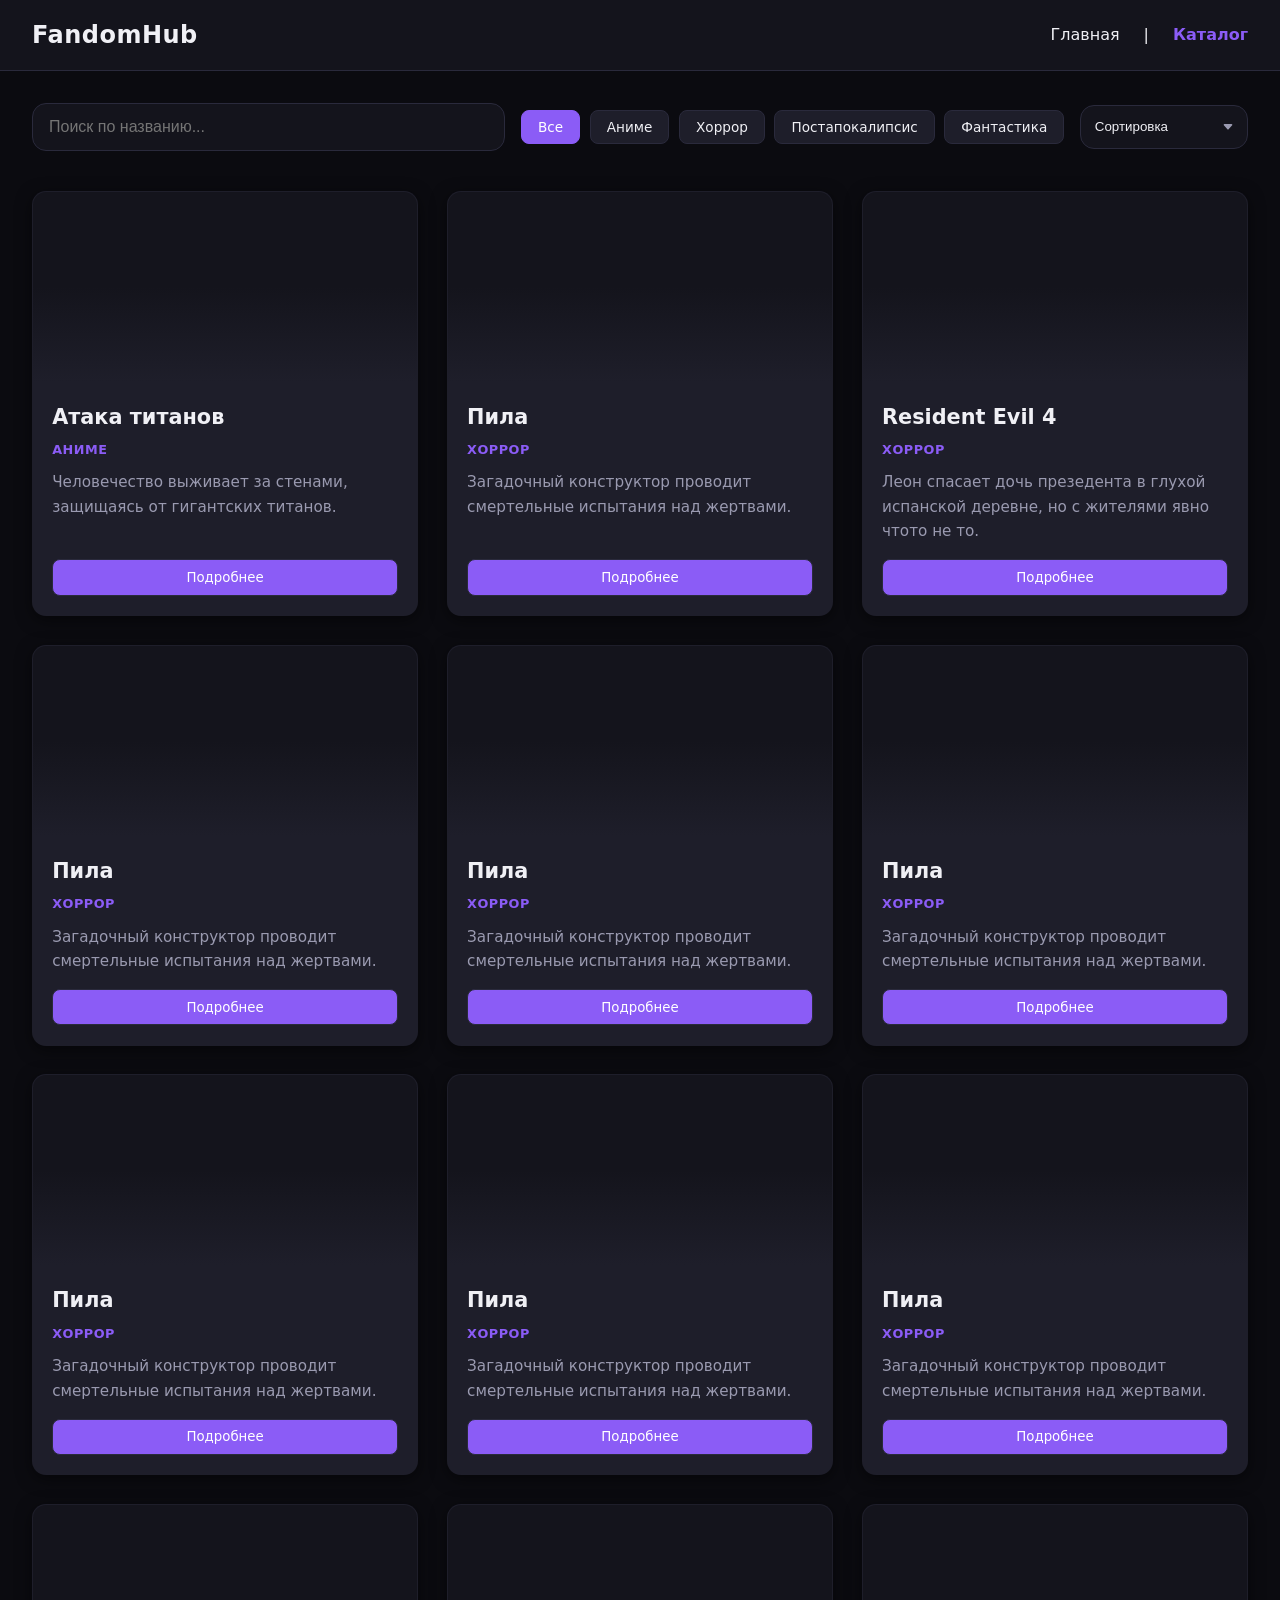
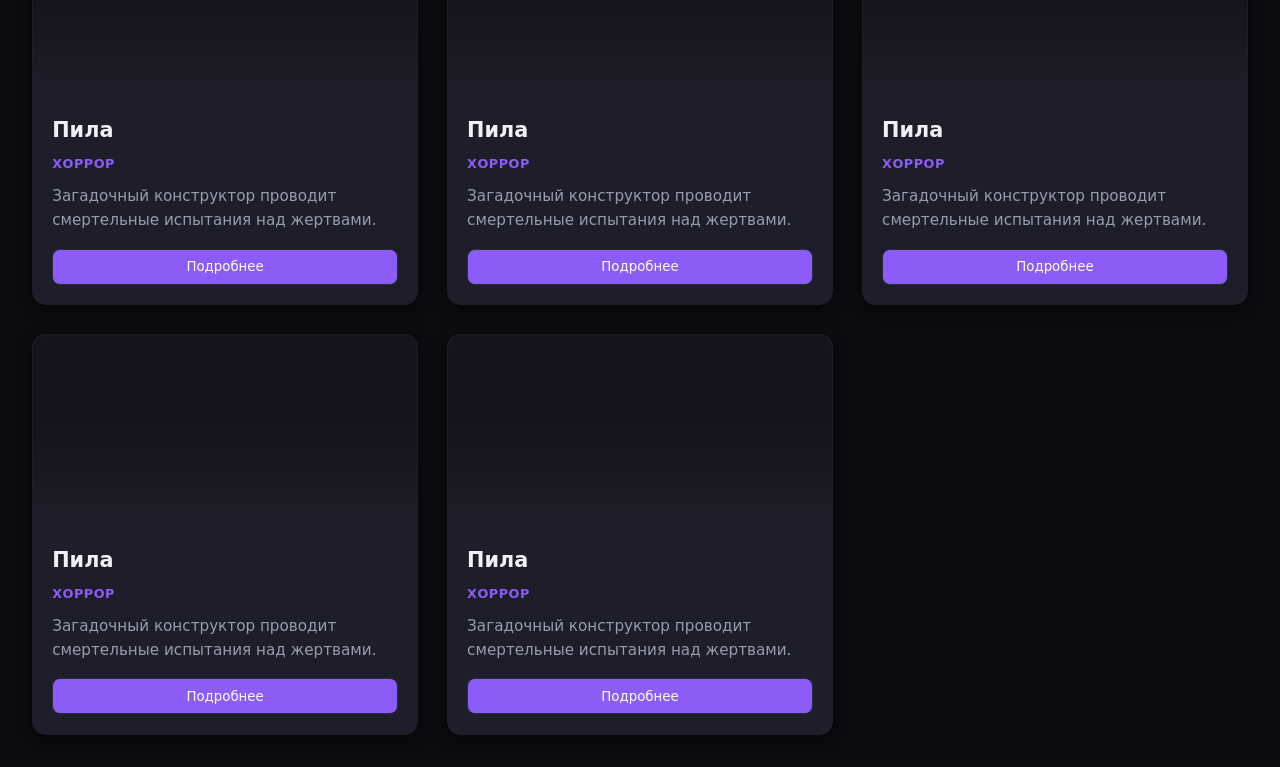
==== main/catalog.html @ 752543ac "Add files via upload" ====
<!DOCTYPE html>
<html lang="ru">
<head>
  <meta charset="UTF-8">
  <meta name="viewport" content="width=device-width, initial-scale=1.0">
  <title>FandomHub – Каталог</title>
  <link rel="stylesheet" href="css/main.css">
  <link rel="stylesheet" href="css/catalog.css">
  <link rel="stylesheet" href="css/responsive.css">
</head>
<body>
  <header class="site-header">
    <h1><a href="index.html">FandomHub</a></h1>
    <nav><a href="index.html">Главная</a> | <a href="catalog.html" class="active">Каталог</a></nav>
  </header>

  <main class="catalog-page">
    <section class="controls">
      <input type="text" id="search-input" placeholder="Поиск по названию...">
      
      <div class="filters" id="filter-buttons">
        <button data-category="all" class="active">Все</button>
        <button data-category="Аниме">Аниме</button>
        <button data-category="Хоррор">Хоррор</button>
        <button data-category="Постапокалипсис">Постапокалипсис</button>
        <button data-category="Фантастика">Фантастика</button>
      </div>

      <select id="sort-select">
        <option value="default">Сортировка</option>
        <option value="name-asc">По названию (А-Я)</option>
      </select>
    </section>

    <div id="catalog-grid" class="card-grid">
      <!-- Карточки будут добавлены через JS -->
    </div>
    <p id="no-results" class="hidden">Ничего не найдено</p>
  </main>

  <!-- Модальное окно подробной информации -->
  <div id="detail-modal" class="modal hidden">
    <div class="modal-content">
      <button class="close-modal" aria-label="Закрыть">&times;</button>
      <img id="modal-img" src="" alt="">
      <h2 id="modal-title"></h2>
      <p class="modal-meta"><span id="modal-category"></span> • <span id="modal-genre"></span></p>
      <p id="modal-desc"></p>
    </div>
  </div>

  <script src="js/data.js"></script>
  <script src="js/app.js"></script>
</body>
</html>
---- main/css/main.css ----
:root {
  --bg-primary: #0b0b10;
  --bg-secondary: #14141c;
  --bg-card: #1e1e2a;
  --text-primary: #f0f0f5;
  --text-secondary: #9a9ab0;
  --accent: #8b5cf6; /* Фиолетовый неон */
  --accent-hover: #7c3aed;
  --border: #2a2a3c;
  --shadow: 0 4px 16px rgba(0, 0, 0, 0.5);
  --radius: 14px;
  --font: 'Inter', system-ui, -apple-system, sans-serif;
  --transition: 0.25s cubic-bezier(0.4, 0, 0.2, 1);
}

* { box-sizing: border-box; margin: 0; padding: 0; }
html { scroll-behavior: smooth; }

body {
  font-family: var(--font);
  background-color: var(--bg-primary);
  color: var(--text-primary);
  line-height: 1.6;
  min-height: 100vh;
  display: flex;
  flex-direction: column;
}

a { color: inherit; text-decoration: none; transition: color var(--transition); }
a:hover { color: var(--accent); }

/* Header */
header.site-header {
  background: var(--bg-secondary);
  padding: 1rem 2rem;
  display: flex;
  justify-content: space-between;
  align-items: center;
  border-bottom: 1px solid var(--border);
  position: sticky;
  top: 0;
  z-index: 100;
  backdrop-filter: blur(10px);
}
header h1 { font-size: 1.5rem; font-weight: 800; letter-spacing: 0.5px; }
header nav { display: flex; gap: 1.5rem; }
header nav a.active { color: var(--accent); font-weight: 600; }

/* Main & Footer */
main { flex: 1; padding: 2rem; max-width: 1400px; margin: 0 auto; width: 100%; }
.hidden { display: none !important; }

footer {
  background: var(--bg-secondary);
  padding: 1.5rem;
  text-align: center;
  color: var(--text-secondary);
  border-top: 1px solid var(--border);
  margin-top: auto;
  font-size: 0.9rem;
}

/* Buttons */
button {
  cursor: pointer;
  font-family: var(--font);
  border: 1px solid var(--border);
  border-radius: 8px;
  padding: 0.6rem 1.2rem;
  background: var(--bg-card);
  color: var(--text-primary);
  transition: all var(--transition);
}
button:hover { background: var(--border); transform: translateY(-1px); }
button.active { background: var(--accent); color: white; border-color: var(--accent); }

/* Home Page Styles */
.hero {
  text-align: center;
  padding: 4rem 1rem;
  margin-bottom: 3rem;
}
.hero h1 { font-size: 3rem; margin-bottom: 1rem; background: linear-gradient(135deg, var(--text-primary), var(--accent)); -webkit-background-clip: text; -webkit-text-fill-color: transparent; }
.hero p { color: var(--text-secondary); font-size: 1.2rem; max-width: 700px; margin: 0 auto 2rem; }
.btn-hero {
  display: inline-block;
  background: var(--accent);
  color: white;
  padding: 0.9rem 2rem;
  border-radius: 50px;
  font-weight: 600;
  font-size: 1rem;
  box-shadow: 0 4px 12px rgba(139, 92, 246, 0.4);
}
.btn-hero:hover { background: var(--accent-hover); transform: scale(1.05); box-shadow: 0 6px 20px rgba(139, 92, 246, 0.6); }

.features {
  display: grid;
  grid-template-columns: repeat(auto-fit, minmax(250px, 1fr));
  gap: 1.5rem;
}
.feature-card {
  background: var(--bg-card);
  padding: 1.5rem;
  border-radius: var(--radius);
  border: 1px solid var(--border);
  text-align: center;
  transition: transform var(--transition);
}
.feature-card:hover { transform: translateY(-4px); border-color: var(--accent); }
.feature-card h3 { margin: 0.5rem 0; font-size: 1.1rem; }
.feature-card p { color: var(--text-secondary); font-size: 0.95rem; }
/* Фоновый декор для главной страницы */
.hero {
  position: relative;
  overflow: hidden;
}
.hero::before {
  content: '';
  position: absolute;
  top: -50%; left: -50%;
  width: 200%; height: 200%;
  background: radial-gradient(circle at center, rgba(139, 92, 246, 0.15) 0%, transparent 60%);
  animation: pulse 8s ease-in-out infinite alternate;
  z-index: -1;
  pointer-events: none;
}
@keyframes pulse {
  0% { transform: scale(0.95); opacity: 0.7; }
  100% { transform: scale(1.05); opacity: 1; }
}

.feature-card {
  position: relative;
}
.feature-card::after {
  content: '';
  position: absolute;
  inset: 0;
  border-radius: var(--radius);
  border: 1px solid transparent;
  background: linear-gradient(135deg, var(--accent) 0%, transparent 50%) border-box;
  -webkit-mask: linear-gradient(#fff 0 0) padding-box, linear-gradient(#fff 0 0);
  -webkit-mask-composite: xor;
  mask-composite: exclude;
  opacity: 0;
  transition: opacity var(--transition);
}
.feature-card:hover::after { opacity: 1; }
---- main/css/catalog.css ----
/* Controls */
.controls {
  display: flex;
  flex-wrap: wrap;
  gap: 1rem;
  margin-bottom: 2.5rem;
  align-items: center;
}
#search-input {
  flex: 1;
  min-width: 260px;
  padding: 0.85rem 1rem;
  border-radius: var(--radius);
  border: 1px solid var(--border);
  background: var(--bg-secondary);
  color: var(--text-primary);
  font-size: 1rem;
  outline: none;
  transition: border-color var(--transition), box-shadow var(--transition);
}
#search-input:focus { border-color: var(--accent); box-shadow: 0 0 0 3px rgba(139, 92, 246, 0.25); }

.filters { display: flex; gap: 0.6rem; flex-wrap: wrap; }
.filters button { font-size: 0.85rem; padding: 0.5rem 1rem; }

#sort-select {
  padding: 0.85rem;
  border-radius: var(--radius);
  background: var(--bg-secondary);
  color: var(--text-primary);
  border: 1px solid var(--border);
  cursor: pointer;
  appearance: none;
  background-image: url("data:image/svg+xml,%3Csvg xmlns='http://www.w3.org/2000/svg' width='16' height='16' fill='%239a9ab0' viewBox='0 0 16 16'%3E%3Cpath d='M7.247 11.14 2.451 5.658C1.885 5.013 2.345 4 3.204 4h9.592a1 1 0 0 1 .753 1.659l-4.796 5.48a1 1 0 0 1-1.506 0z'/%3E%3C/svg%3E");
  background-repeat: no-repeat;
  background-position: right 0.8rem center;
  background-size: 12px;
  padding-right: 2.2rem;
}

/* Grid & Cards */
.card-grid {
  display: grid;
  grid-template-columns: repeat(auto-fill, minmax(290px, 1fr));
  gap: 1.8rem;
}
.card {
  background: var(--bg-card);
  border-radius: var(--radius);
  overflow: hidden;
  box-shadow: var(--shadow);
  transition: transform var(--transition), box-shadow var(--transition);
  display: flex;
  flex-direction: column;
  border: 1px solid transparent;
}
.card:hover { transform: translateY(-6px); box-shadow: 0 16px 32px rgba(0,0,0,0.6); border-color: var(--border); }

.card-img {
  height: 190px;
  background-size: cover;
  background-position: center;
  background-color: var(--bg-secondary);
  position: relative;
}
.card-img::after {
  content: ''; position: absolute; bottom: 0; left: 0; right: 0; height: 50%;
  background: linear-gradient(to top, var(--bg-card), transparent);
}

.card-body { padding: 1.2rem; flex: 1; display: flex; flex-direction: column; }
.card-body h3 { font-size: 1.3rem; margin-bottom: 0.4rem; }
.card-category { color: var(--accent); font-size: 0.8rem; font-weight: 700; text-transform: uppercase; letter-spacing: 0.5px; margin-bottom: 0.6rem; }
.card-short { color: var(--text-secondary); font-size: 0.95rem; margin-bottom: 1rem; flex: 1; display: -webkit-box; -webkit-line-clamp: 3; -webkit-box-orient: vertical; overflow: hidden; }
.btn-details { background: var(--accent); color: white; width: 100%; margin-top: auto; font-weight: 500; }
.btn-details:hover { background: var(--accent-hover); }

#no-results { text-align: center; color: var(--text-secondary); padding: 3rem; font-size: 1.1rem; background: var(--bg-card); border-radius: var(--radius); border: 1px dashed var(--border); }

/* Modal */
.modal {
  position: fixed; top: 0; left: 0; width: 100%; height: 100%;
  background: rgba(0,0,0,0.8);
  display: flex; justify-content: center; align-items: center;
  z-index: 1000; padding: 1rem;
  backdrop-filter: blur(6px);
  opacity: 1; transition: opacity var(--transition);
}
.modal.hidden { opacity: 0; pointer-events: none; }
.modal-content {
  background: var(--bg-secondary);
  border-radius: var(--radius);
  max-width: 650px; width: 100%;
  padding: 2rem; position: relative;
  box-shadow: 0 20px 50px rgba(0,0,0,0.7);
  transform: scale(0.95) translateY(20px); transition: transform 0.3s ease;
  max-height: 90vh; overflow-y: auto;
  border: 1px solid var(--border);
}
.modal:not(.hidden) .modal-content { transform: scale(1) translateY(0); }
.close-modal {
  position: absolute; top: 1rem; right: 1rem;
  background: transparent; border: none; font-size: 2rem; color: var(--text-secondary); cursor: pointer; padding: 0.2rem; line-height: 1;
}
.close-modal:hover { color: var(--accent); transform: rotate(90deg); }
.modal-content img { width: 100%; height: 260px; object-fit: cover; border-radius: 10px; margin-bottom: 1.5rem; background: var(--bg-card); box-shadow: 0 4px 12px rgba(0,0,0,0.4); }
.modal-content h2 { font-size: 1.8rem; margin-bottom: 0.5rem; }
.modal-meta { color: var(--text-secondary); margin-bottom: 1.5rem; font-size: 0.95rem; display: flex; gap: 0.5rem; flex-wrap: wrap; }
.modal-meta span:first-child { color: var(--accent); font-weight: 700; text-transform: uppercase; }
.modal-desc { line-height: 1.7; color: #d1d1db; }
---- main/css/responsive.css ----
@media (max-width: 768px) {
  header.site-header { flex-direction: column; gap: 0.8rem; padding: 1rem; }
  main { padding: 1rem; }
  .controls { flex-direction: column; align-items: stretch; }
  #search-input, #sort-select { width: 100%; }
  .filters { justify-content: center; }
  .card-grid { grid-template-columns: repeat(auto-fill, minmax(240px, 1fr)); gap: 1.2rem; }
  .modal-content { padding: 1.5rem; margin: 0.5rem; }
  .modal-content img { height: 200px; }
  .hero h1 { font-size: 2.2rem; }
}

@media (max-width: 480px) {
  header h1 { font-size: 1.4rem; }
  .card-grid { grid-template-columns: 1fr; }
  .card-img { height: 160px; }
  .filters button { flex: 1; min-width: 0; padding: 0.5rem; }
  .hero { padding: 2.5rem 0.5rem; }
  .btn-hero { width: 100%; text-align: center; }
}
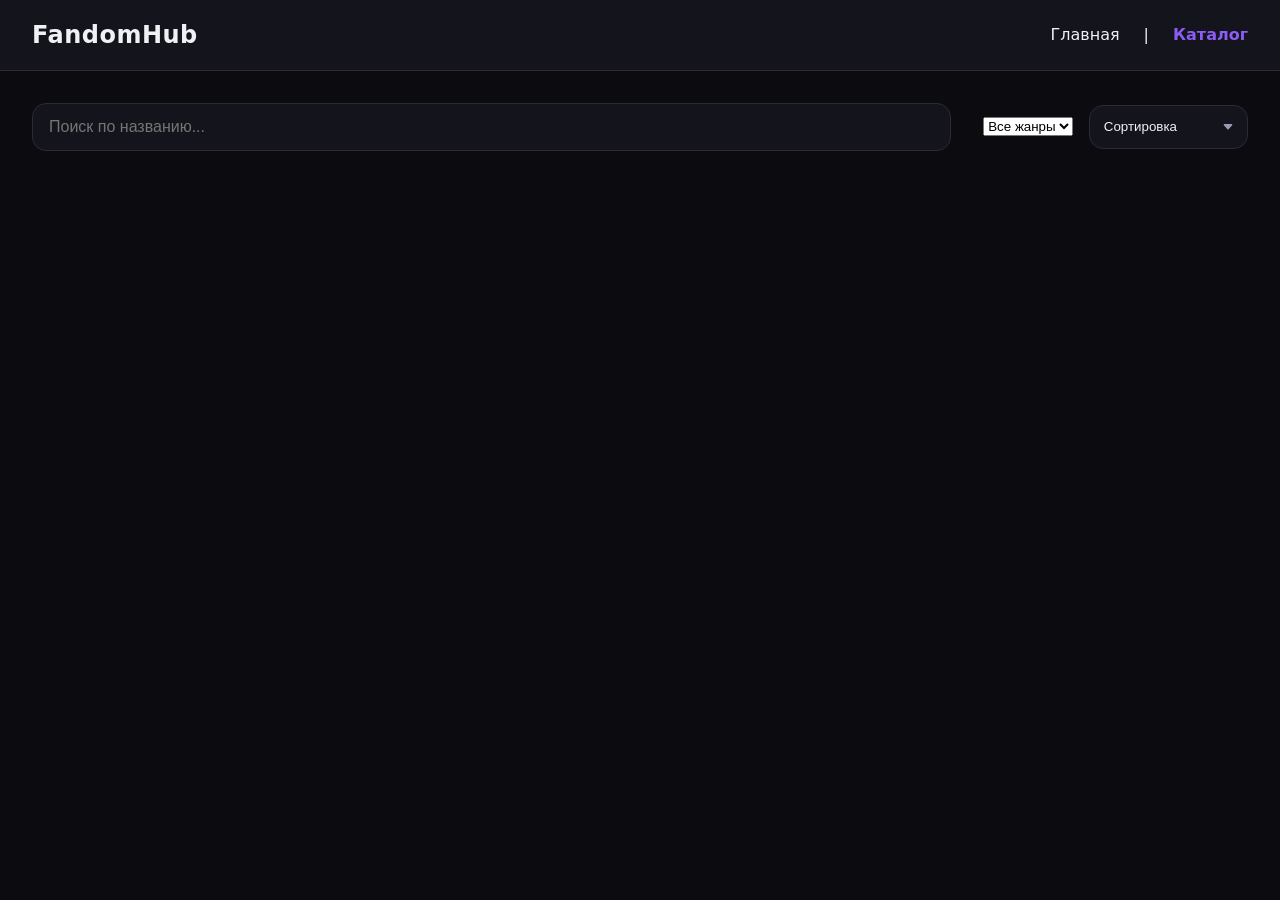
==== commit 72914082: "Update catalog.html" ====
--- a/main/catalog.html
+++ b/main/catalog.html
@@ -4,52 +4,75 @@
   <meta charset="UTF-8">
   <meta name="viewport" content="width=device-width, initial-scale=1.0">
   <title>FandomHub – Каталог</title>
+
   <link rel="stylesheet" href="css/main.css">
   <link rel="stylesheet" href="css/catalog.css">
   <link rel="stylesheet" href="css/responsive.css">
 </head>
 <body>
+
   <header class="site-header">
     <h1><a href="index.html">FandomHub</a></h1>
-    <nav><a href="index.html">Главная</a> | <a href="catalog.html" class="active">Каталог</a></nav>
+
+    <nav>
+      <a href="index.html">Главная</a> |
+      <a href="catalog.html" class="active">Каталог</a>
+    </nav>
   </header>
 
   <main class="catalog-page">
+
     <section class="controls">
-      <input type="text" id="search-input" placeholder="Поиск по названию...">
-      
-      <div class="filters" id="filter-buttons">
-        <button data-category="all" class="active">Все</button>
-        <button data-category="Аниме">Аниме</button>
-        <button data-category="Хоррор">Хоррор</button>
-        <button data-category="Постапокалипсис">Постапокалипсис</button>
-        <button data-category="Фантастика">Фантастика</button>
-      </div>
+
+      <input
+        type="text"
+        id="search-input"
+        placeholder="Поиск по названию..."
+      >
+
+      <div id="filter-buttons" class="filters"></div>
+
+      <select id="genre-select">
+        <option value="all">Все жанры</option>
+      </select>
 
       <select id="sort-select">
         <option value="default">Сортировка</option>
-        <option value="name-asc">По названию (А-Я)</option>
+        <option value="name-asc">По названию А-Я</option>
+        <option value="name-desc">По названию Я-А</option>
+        <option value="category">По категории</option>
+        <option value="genre">По жанру</option>
       </select>
+
     </section>
 
     <div id="catalog-grid" class="card-grid">
-      <!-- Карточки будут добавлены через JS -->
     </div>
+
     <p id="no-results" class="hidden">Ничего не найдено</p>
+
   </main>
 
-  <!-- Модальное окно подробной информации -->
   <div id="detail-modal" class="modal hidden">
     <div class="modal-content">
       <button class="close-modal" aria-label="Закрыть">&times;</button>
+
       <img id="modal-img" src="" alt="">
+
       <h2 id="modal-title"></h2>
-      <p class="modal-meta"><span id="modal-category"></span> • <span id="modal-genre"></span></p>
+
+      <p class="modal-meta">
+        <span id="modal-category"></span>
+        <span>•</span>
+        <span id="modal-genre"></span>
+      </p>
+
       <p id="modal-desc"></p>
     </div>
   </div>
 
   <script src="js/data.js"></script>
   <script src="js/app.js"></script>
+
 </body>
-</html>+</html>
